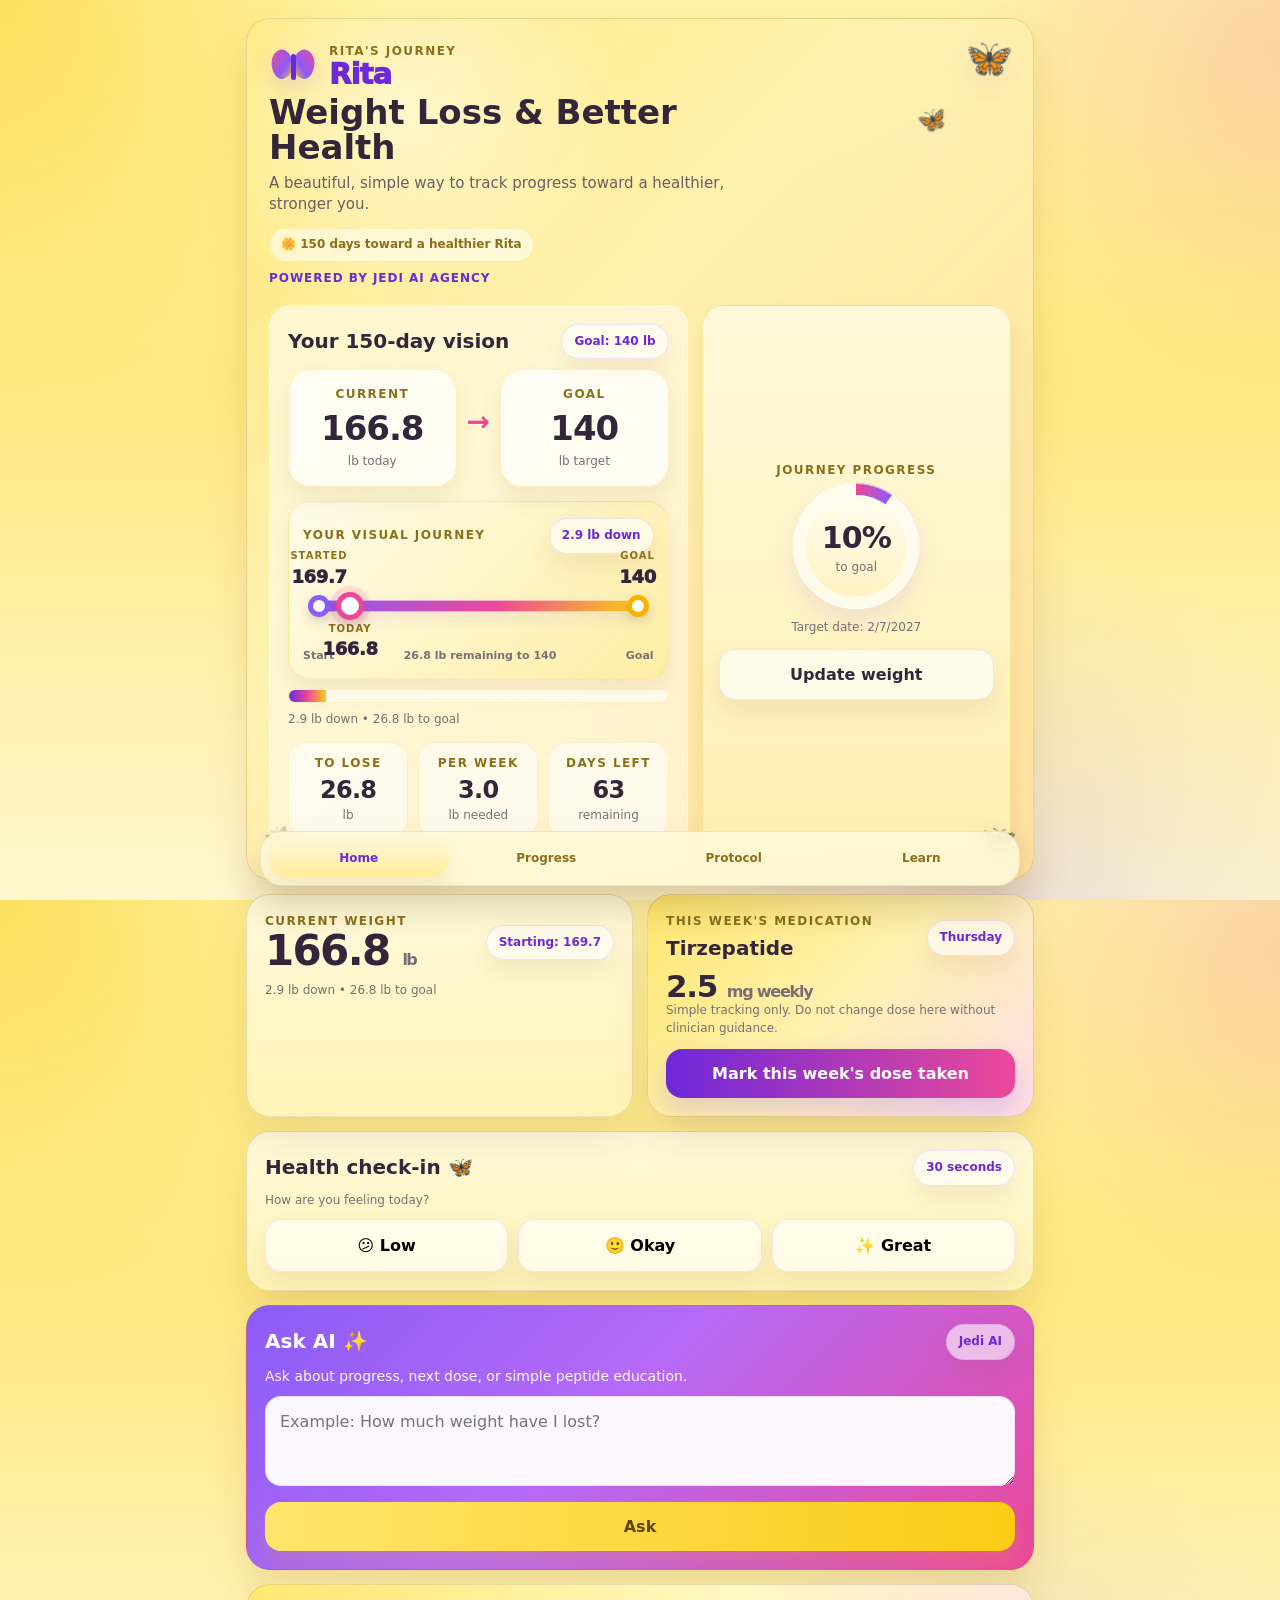
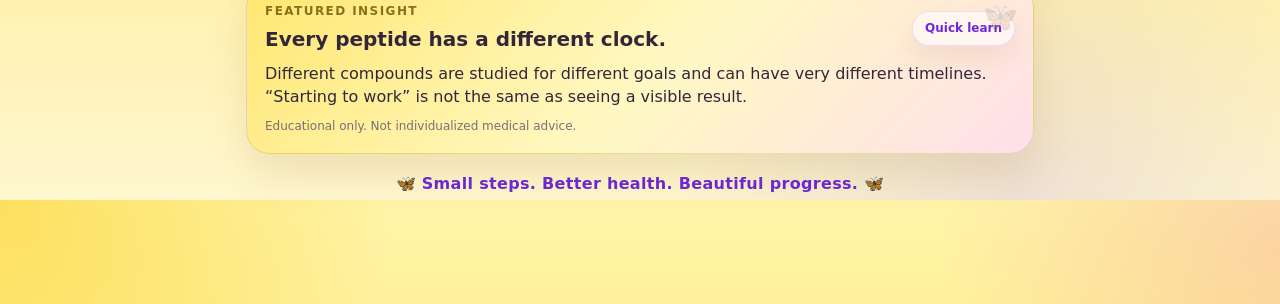
==== rita-health/index.html @ 4019d4c3 "Publish Rita health and weight tracker" ====
<!doctype html>
<html lang="en">
<head>
<meta charset="utf-8" />
<meta name="viewport" content="width=device-width,initial-scale=1,viewport-fit=cover" />
<title>Rita's Health & Weight Journey</title>
<meta name="theme-color" content="#f7cf3d" />
<style>
  :root{
    --bg1:#fff4a8;
    --bg2:#ffe980;
    --bg3:#fff7cf;
    --card:#fff4b7;
    --card2:#fff9dc;
    --ink:#33263a;
    --muted:#7b6e74;
    --purple:#8b5cf6;
    --purple-dark:#6d28d9;
    --pink:#ec4899;
    --pink-soft:#f9c3df;
    --yellow:#facc15;
    --yellow-deep:#f4b400;
    --yellow-soft:#fff0a6;
    --line:rgba(150,120,40,.20);
    --shadow:0 20px 40px rgba(118, 76, 18, .12);
    --shadow-soft:0 12px 24px rgba(118, 76, 18, .09);
    --radius:24px;
  }
  *{box-sizing:border-box}
  html,body{height:100%}
  body{
    margin:0;
    color:var(--ink);
    font:16px/1.45 ui-sans-serif,system-ui,-apple-system,BlinkMacSystemFont,"Segoe UI",sans-serif;
    background:
      radial-gradient(circle at 0% 0%, rgba(250,204,21,.50), transparent 25%),
      radial-gradient(circle at 100% 5%, rgba(236,72,153,.18), transparent 22%),
      radial-gradient(circle at 80% 100%, rgba(139,92,246,.14), transparent 26%),
      linear-gradient(180deg,var(--bg1) 0%, var(--bg2) 42%, var(--bg3) 100%);
  }
  .wrap{
    max-width:820px;
    margin:0 auto;
    padding:18px 16px 104px;
  }
  .screen{display:none}
  .screen.active{display:block}
  .card{
    background:linear-gradient(180deg, rgba(255,249,220,.98), rgba(255,244,183,.98));
    border:1px solid var(--line);
    border-radius:var(--radius);
    box-shadow:var(--shadow);
    padding:18px;
  }
  .section{margin-top:14px}
  .row{display:flex;align-items:center;justify-content:space-between;gap:10px}
  .grid{display:grid;grid-template-columns:1fr 1fr;gap:14px}
  .label{
    font-size:12px;
    letter-spacing:.12em;
    text-transform:uppercase;
    font-weight:800;
    color:#8b6f1a;
  }
  .pill{
    display:inline-flex; align-items:center; gap:6px;
    padding:8px 12px; border-radius:999px;
    font-size:12px; font-weight:800;
    background:rgba(255,255,255,.60);
    border:1px solid rgba(139,92,246,.16);
    color:#6d28d9;
    box-shadow:var(--shadow-soft);
  }
  .metric{
    font-size:42px;
    line-height:1;
    letter-spacing:-.04em;
    font-weight:900;
  }
  .metric small{font-size:16px;color:var(--muted);font-weight:800}
  .tiny{font-size:12px;color:var(--muted)}
  h1,h2,h3,p{margin:0}
  h2{font-size:20px}
  button{
    border:0; cursor:pointer; font:inherit; font-weight:800;
    border-radius:16px; padding:13px 16px;
    transition:transform .15s ease, box-shadow .15s ease, opacity .15s ease;
  }
  button:hover{transform:translateY(-1px)}
  .primary{
    background:linear-gradient(90deg,var(--purple-dark),var(--pink));
    color:#fff; box-shadow:0 14px 28px rgba(139,92,246,.24);
  }
  .secondary{
    background:rgba(255,255,255,.65);
    border:1px solid rgba(139,92,246,.14);
    color:var(--ink);
    box-shadow:var(--shadow-soft);
  }
  .yellow{
    background:linear-gradient(90deg,#ffe56c,#facc15);
    color:#5e4700;
    box-shadow:0 12px 22px rgba(244,180,0,.18);
  }
  .full{width:100%}
  .hero{
    position:relative;
    overflow:hidden;
    padding:24px 22px 22px;
    background:
      radial-gradient(circle at 20% 10%, rgba(255,255,255,.55), transparent 22%),
      linear-gradient(135deg, rgba(255,232,120,.96), rgba(255,241,177,.94) 40%, rgba(255,223,156,.92) 100%);
  }

  .logo-lockup{display:flex;align-items:center;gap:12px;position:relative;z-index:2}
  .logo-name{font-size:29px;line-height:1;font-weight:950;letter-spacing:-.03em;color:var(--purple-dark)}
  .butterfly-mark{width:48px;height:40px;position:relative;filter:drop-shadow(0 7px 10px rgba(139,92,246,.18))}
  .butterfly-mark .wing{position:absolute;top:4px;width:22px;height:28px;background:linear-gradient(145deg,#ec4899,#8b5cf6 62%,#facc15);border-radius:70% 40% 65% 35%}
  .butterfly-mark .left{left:2px;transform:rotate(-24deg)}
  .butterfly-mark .right{right:2px;transform:scaleX(-1) rotate(-24deg)}
  .butterfly-mark .body{position:absolute;left:22px;top:8px;width:5px;height:26px;border-radius:99px;background:#6d28d9;z-index:2}
  .journey-path-card{
    margin-top:14px;border-radius:22px;padding:16px 14px 14px;
    background:linear-gradient(135deg,rgba(255,255,255,.52),rgba(255,230,109,.44));
    border:1px solid rgba(244,180,0,.17);box-shadow:var(--shadow-soft);
  }
  .journey-path-wrap{position:relative;padding:42px 16px 34px;margin-top:4px}
  .journey-track{
    position:relative;height:12px;border-radius:999px;
    background:linear-gradient(90deg,#8b5cf6 0%,#ec4899 55%,#facc15 100%);
    box-shadow:inset 0 0 0 1px rgba(255,255,255,.55),0 6px 14px rgba(139,92,246,.12);
  }
  .journey-marker{
    position:absolute;top:50%;transform:translate(-50%,-50%);
    width:22px;height:22px;border-radius:50%;
    background:#fff;border:5px solid var(--purple);
    box-shadow:0 4px 12px rgba(51,38,58,.18);z-index:2;
  }
  .journey-marker.current{
    border-color:var(--pink);width:28px;height:28px;
    box-shadow:0 0 0 6px rgba(236,72,153,.14),0 6px 14px rgba(51,38,58,.18);
  }
  .journey-marker.goal{border-color:var(--yellow-deep)}
  .journey-label{
    position:absolute;transform:translateX(-50%);text-align:center;min-width:92px;
  }
  .journey-label.top{bottom:22px}
  .journey-label.bottom{top:22px}
  .journey-label .name{
    display:block;font-size:10px;font-weight:900;letter-spacing:.10em;
    text-transform:uppercase;color:#8b6f1a;
  }
  .journey-label .value{
    display:block;font-size:18px;font-weight:950;color:var(--ink);letter-spacing:-.02em;
  }
  .journey-caption{
    display:flex;justify-content:space-between;gap:10px;align-items:center;
    margin-top:2px;font-size:11px;color:var(--muted);font-weight:700;
  }
  .banner-kicker{
    display:inline-flex;align-items:center;gap:7px;margin-top:12px;
    padding:7px 11px;border-radius:999px;background:rgba(255,255,255,.50);
    border:1px solid rgba(244,180,0,.18);font-size:12px;font-weight:900;color:#8b6f1a
  }
  .hero h1{
    margin-top:6px;
    font-size:34px;
    line-height:1.02;
    max-width:520px;
  }
  .hero .sub{
    margin-top:8px;
    max-width:520px;
    color:#6d5b63;
    font-size:15px;
  }
  .brand{margin-top:8px;color:var(--purple-dark);font-size:12px;font-weight:900;letter-spacing:.08em;text-transform:uppercase}
  .hero .butterfly{
    position:absolute;
    opacity:.9;
    filter:drop-shadow(0 8px 14px rgba(139,92,246,.12));
    pointer-events:none;
  }
  .b1{top:12px; right:22px; font-size:38px; transform:rotate(12deg)}
  .b2{top:84px; right:86px; font-size:24px; transform:rotate(-10deg)}
  .b3{bottom:18px; right:18px; font-size:28px; transform:rotate(15deg)}
  .b4{bottom:28px; left:18px; font-size:20px; transform:rotate(-18deg); opacity:.68}
  .journey-visual{
    margin-top:18px;
    display:grid;
    grid-template-columns:1.15fr .85fr;
    gap:14px;
    align-items:stretch;
  }
  .transform-card{
    background:linear-gradient(135deg, rgba(255,249,220,.82), rgba(255,255,255,.42));
    border:1px solid rgba(255,255,255,.45);
    border-radius:22px;
    padding:18px;
    position:relative;
    overflow:hidden;
  }
  .transform-line{
    display:grid;
    grid-template-columns:1fr auto 1fr;
    gap:10px;
    align-items:end;
    margin-top:10px;
  }
  .weight-bubble{
    background:rgba(255,255,255,.72);
    border:1px solid rgba(244,180,0,.20);
    border-radius:22px;
    padding:16px 14px;
    box-shadow:var(--shadow-soft);
    text-align:center;
  }
  .weight-bubble .num{font-size:34px;font-weight:900;letter-spacing:-.03em}
  .arrow{
    align-self:center;
    font-size:28px;
    color:var(--pink);
    font-weight:900;
    padding-bottom:12px;
  }
  .circle-card{
    border-radius:22px;
    background:linear-gradient(180deg,#fff9db,#fff0b2);
    border:1px solid rgba(244,180,0,.24);
    padding:16px;
    box-shadow:var(--shadow-soft);
    display:flex; flex-direction:column; justify-content:center;
  }
  .circle{
    width:126px;height:126px;border-radius:50%;
    margin:4px auto 10px;
    display:grid;place-items:center;
    background:
      conic-gradient(var(--pink) 0deg, var(--purple) var(--deg, 0deg), rgba(255,255,255,.65) var(--deg,0deg));
    position:relative;
    box-shadow:inset 0 0 0 1px rgba(255,255,255,.65), 0 12px 24px rgba(139,92,246,.12);
  }
  .circle:before{
    content:"";
    position:absolute; inset:12px;
    border-radius:50%;
    background:linear-gradient(180deg,#fffdf0,#fff2c2);
    box-shadow:inset 0 1px 0 rgba(255,255,255,.85);
  }
  .circle .inner{
    position:relative; z-index:2; text-align:center;
  }
  .circle .inner .pct{font-size:30px; font-weight:900; letter-spacing:-.03em}
  .progress-bar{
    height:14px; border-radius:999px; overflow:hidden;
    background:rgba(255,255,255,.58);
    border:1px solid rgba(244,180,0,.18);
    margin-top:10px;
  }
  .progress-bar > span{
    display:block; height:100%;
    background:linear-gradient(90deg,var(--purple-dark),var(--pink),var(--yellow));
    width:0%;
  }
  .mini-grid{display:grid;grid-template-columns:repeat(3,1fr);gap:10px;margin-top:14px}
  .mini-stat{
    background:rgba(255,255,255,.58);
    border:1px solid rgba(244,180,0,.17);
    border-radius:18px; padding:12px 10px;
    text-align:center;
  }
  .mini-stat .big{font-size:24px;font-weight:900;letter-spacing:-.03em}
  .checkin-options{display:grid;grid-template-columns:repeat(3,1fr);gap:10px}
  .checkin-btn{
    padding:14px 8px; background:rgba(255,255,255,.62);
    border:1px solid rgba(139,92,246,.14);
    box-shadow:var(--shadow-soft);
  }
  .checkin-btn.active{
    background:linear-gradient(180deg,#fff1bc,#fff8dc);
    outline:3px solid rgba(236,72,153,.16);
    border-color:rgba(236,72,153,.26);
  }
  .ask{
    background:linear-gradient(135deg,#8b5cf6 0%, #b56af7 44%, #ec4899 100%);
    color:#fff;
  }
  .ask textarea, .card input{
    width:100%;
    background:rgba(255,255,255,.95);
    color:var(--ink);
    border:1px solid rgba(139,92,246,.14);
    border-radius:16px;
    padding:13px 14px;
    font:inherit;
  }
  .ask textarea{min-height:90px; resize:vertical}
  .answer{
    display:none;
    margin-top:10px;
    white-space:pre-wrap;
    background:rgba(255,255,255,.14);
    border:1px solid rgba(255,255,255,.24);
    border-radius:16px;
    padding:12px;
    font-size:14px;
  }
  .insight{
    background:linear-gradient(135deg,rgba(255,230,109,.95),rgba(255,248,194,.98) 52%, rgba(255,222,238,.92) 100%);
    position:relative;
    overflow:hidden;
  }
  .insight:after{
    content:"🦋";
    position:absolute; right:16px; top:12px;
    font-size:28px; opacity:.18; transform:rotate(14deg);
  }

  .momentum-hero{
    position:relative;overflow:hidden;
    background:
      radial-gradient(circle at 94% 8%,rgba(236,72,153,.18),transparent 24%),
      radial-gradient(circle at 8% 95%,rgba(139,92,246,.12),transparent 28%),
      linear-gradient(135deg,#fff5b8 0%,#ffe46c 46%,#ffd6e9 100%);
  }
  .momentum-hero:after{
    content:"🦋";position:absolute;right:18px;top:16px;
    font-size:36px;opacity:.20;transform:rotate(12deg);
  }
  .momentum-kicker{display:flex;align-items:center;gap:8px;flex-wrap:wrap}
  .momentum-number{
    font-size:62px;line-height:.92;font-weight:950;letter-spacing:-.06em;
    color:var(--purple-dark);margin-top:14px;
  }
  .momentum-number small{font-size:18px;color:#735f6b;letter-spacing:0}
  .momentum-copy{font-size:15px;color:#655862;margin-top:8px;max-width:540px}
  .momentum-stats{display:grid;grid-template-columns:repeat(3,1fr);gap:10px;margin-top:16px}
  .momentum-stat{
    background:rgba(255,255,255,.66);border:1px solid rgba(255,255,255,.80);
    border-radius:18px;padding:12px;text-align:center;box-shadow:var(--shadow-soft);
  }
  .momentum-stat .v{font-size:24px;font-weight:950;letter-spacing:-.03em;color:var(--ink)}
  .momentum-stat .k{font-size:10px;font-weight:900;letter-spacing:.08em;text-transform:uppercase;color:#8a747d;margin-top:2px}
  .trend-card{
    background:linear-gradient(180deg,#fffbe8 0%,#fff0ad 100%);
    border-color:rgba(244,180,0,.22);
  }
  .trend-head{display:flex;justify-content:space-between;align-items:flex-start;gap:12px}
  .trend-delta{
    display:inline-flex;align-items:center;gap:6px;
    padding:8px 11px;border-radius:999px;background:#fff;
    border:1px solid rgba(236,72,153,.16);color:var(--pink);
    font-size:12px;font-weight:950;box-shadow:var(--shadow-soft);
  }
  .trend-chart-wrap{
    margin-top:14px;border-radius:22px;padding:10px 8px 4px;
    background:linear-gradient(180deg,rgba(255,255,255,.72),rgba(255,255,255,.34));
    border:1px solid rgba(244,180,0,.16);
  }
  .trend-note{
    display:flex;gap:8px;align-items:flex-start;margin-top:10px;
    font-size:11px;line-height:1.45;color:#786a72;
  }
  .goal-path-card{
    background:linear-gradient(135deg,#fff9d7,#fff0b3 65%,#f9d9ea);
  }
  .goal-path-rail{
    position:relative;height:16px;border-radius:999px;margin:20px 4px 12px;
    background:rgba(255,255,255,.70);border:1px solid rgba(244,180,0,.22);overflow:hidden;
  }
  .goal-path-fill{
    position:absolute;left:0;top:0;bottom:0;width:0%;
    background:linear-gradient(90deg,var(--purple-dark),var(--pink),var(--yellow));
    border-radius:999px;
  }
  .goal-path-dot{
    position:absolute;top:50%;transform:translate(-50%,-50%);
    width:24px;height:24px;border-radius:50%;background:#fff;
    border:5px solid var(--pink);box-shadow:0 5px 14px rgba(51,38,58,.18);
  }
  .goal-path-labels{display:flex;justify-content:space-between;gap:8px;font-size:11px;color:var(--muted);font-weight:800}
  .checkin-list{display:grid;gap:10px;margin-top:12px}
  .checkin-row{
    display:grid;grid-template-columns:auto 1fr auto;gap:10px;align-items:center;
    padding:12px;border-radius:16px;background:rgba(255,255,255,.62);
    border:1px solid rgba(139,92,246,.10);
  }
  .checkin-dot{width:13px;height:13px;border-radius:50%;background:var(--purple);box-shadow:0 0 0 5px rgba(139,92,246,.10)}
  .checkin-row.latest .checkin-dot{background:var(--pink);box-shadow:0 0 0 6px rgba(236,72,153,.12)}
  .checkin-date{font-size:12px;font-weight:900;color:var(--ink)}
  .checkin-sub{font-size:10px;color:var(--muted);margin-top:2px}
  .checkin-weight{font-size:19px;font-weight:950;letter-spacing:-.02em}
  .section-title-wrap{display:flex;align-items:center;gap:9px}
  .section-butterfly{font-size:20px;opacity:.72}
  @media (max-width:520px){
    .momentum-stats{grid-template-columns:1fr 1fr 1fr}
    .momentum-number{font-size:54px}
  }
  .history{display:grid;gap:8px}
  .entry{
    display:flex; justify-content:space-between; align-items:center; gap:10px;
    padding-top:10px; border-top:1px solid rgba(150,120,40,.14); font-size:14px;
  }
  nav{
    position:fixed; left:50%; bottom:14px; transform:translateX(-50%);
    width:min(760px, calc(100% - 24px));
    display:grid; grid-template-columns:repeat(4,1fr); gap:8px;
    padding:8px;
    background:rgba(255,250,217,.88);
    border:1px solid rgba(150,120,40,.14);
    border-radius:22px;
    box-shadow:0 18px 36px rgba(92,65,17,.14);
    backdrop-filter:blur(12px);
    z-index:100;
  }
  nav button{
    background:transparent; padding:10px 6px; border-radius:16px; color:#8b6f1a;
    font-size:12px; font-weight:900;
  }
  nav button.active{
    background:linear-gradient(180deg,#fff7d4,#ffed9d);
    color:var(--purple-dark);
    box-shadow:var(--shadow-soft);
  }
  .footer-note{
    text-align:center;
    margin:18px 0 4px;
    color:var(--purple-dark);
    font-weight:900;
    letter-spacing:.02em;
  }
  svg{width:100%;height:150px;overflow:visible;display:block}
  @media (max-width:640px){
    .grid,.journey-visual{grid-template-columns:1fr}
    .mini-grid{grid-template-columns:1fr 1fr 1fr}
    .hero h1{font-size:30px}
    .metric{font-size:38px}
  }
  @media (max-width:420px){
    .mini-grid{grid-template-columns:1fr}
    .checkin-options{grid-template-columns:1fr}
    .transform-line{grid-template-columns:1fr; gap:8px}
    .arrow{display:none}
  }
</style>
</head>
<body>
<div class="wrap">

  <section id="home" class="screen active">
    <div class="card hero">
      <div class="butterfly b1">🦋</div>
      <div class="butterfly b2">🦋</div>
      <div class="butterfly b3">🦋</div>
      <div class="butterfly b4">🦋</div>

      <div class="logo-lockup">
        <div class="butterfly-mark" aria-hidden="true">
          <span class="wing left"></span><span class="body"></span><span class="wing right"></span>
        </div>
        <div>
          <div class="label">Rita's Journey</div>
          <div class="logo-name">Rita</div>
        </div>
      </div>
      <h1>Weight Loss & Better Health</h1>
      <div class="sub">A beautiful, simple way to track progress toward a healthier, stronger you.</div>
      <div class="banner-kicker">🌼 150 days toward a healthier Rita</div>
      <div class="brand">Powered by Jedi AI Agency</div>

      <div class="journey-visual">
        <div class="transform-card">
          <div class="row">
            <h2>Your 150-day vision</h2>
            <span class="pill">Goal: 140 lb</span>
          </div>
          <div class="transform-line">
            <div class="weight-bubble">
              <div class="label">Current</div>
              <div class="num" id="heroCurrent">166.8</div>
              <div class="tiny">lb today</div>
            </div>
            <div class="arrow">→</div>
            <div class="weight-bubble">
              <div class="label">Goal</div>
              <div class="num">140</div>
              <div class="tiny">lb target</div>
            </div>
          </div>


          <div class="journey-path-card">
            <div class="row">
              <div class="label">Your visual journey</div>
              <span class="pill" id="journeyLostPill">2.9 lb down</span>
            </div>
            <div class="journey-path-wrap">
              <div class="journey-track">
                <div class="journey-marker" style="left:0%"></div>
                <div class="journey-marker current" id="currentMarker" style="left:9.8%"></div>
                <div class="journey-marker goal" style="left:100%"></div>

                <div class="journey-label top" style="left:0%">
                  <span class="name">Started</span>
                  <span class="value">169.7</span>
                </div>
                <div class="journey-label bottom" id="currentLabel" style="left:9.8%">
                  <span class="name">Today</span>
                  <span class="value" id="journeyCurrentValue">166.8</span>
                </div>
                <div class="journey-label top" style="left:100%">
                  <span class="name">Goal</span>
                  <span class="value">140</span>
                </div>
              </div>
            </div>
            <div class="journey-caption">
              <span>Start</span>
              <span id="journeyCaption">26.8 lb remaining to 140</span>
              <span>Goal</span>
            </div>
          </div>
          <div class="progress-bar"><span id="goalBar"></span></div>
          <div class="tiny" id="goalText" style="margin-top:8px">2.9 lb down • 26.8 lb to goal</div>

          <div class="mini-grid">
            <div class="mini-stat">
              <div class="label">To Lose</div>
              <div class="big" id="lbsToGoal">26.8</div>
              <div class="tiny">lb</div>
            </div>
            <div class="mini-stat">
              <div class="label">Per Week</div>
              <div class="big" id="weeklyNeeded">1.7</div>
              <div class="tiny">lb needed</div>
            </div>
            <div class="mini-stat">
              <div class="label">Days Left</div>
              <div class="big" id="daysRemaining">120</div>
              <div class="tiny">remaining</div>
            </div>
          </div>
        </div>

        <div class="circle-card">
          <div class="label" style="text-align:center">Journey progress</div>
          <div class="circle" id="goalCircle" style="--deg:0deg">
            <div class="inner">
              <div class="pct" id="goalPct">0%</div>
              <div class="tiny">to goal</div>
            </div>
          </div>
          <div class="tiny" id="targetDateText" style="text-align:center">Target date: --</div>
          <button class="secondary full" style="margin-top:12px" onclick="showScreen('progress',this)">Update weight</button>
        </div>
      </div>
    </div>

    <div class="grid section">
      <div class="card">
        <div class="row">
          <div>
            <div class="label">Current weight</div>
            <div class="metric"><span id="currentWeight">166.8</span> <small>lb</small></div>
          </div>
          <span class="pill">Starting: 169.7</span>
        </div>
        <div class="tiny" id="goalSummary" style="margin-top:10px">Your journey starts here.</div>
      </div>

      <div class="card" style="background:linear-gradient(135deg, rgba(255,230,109,.98), rgba(255,241,177,.98), rgba(255,220,235,.96))">
        <div class="row">
          <div>
            <div class="label">This week's medication</div>
            <h2 style="margin-top:4px">Tirzepatide</h2>
          </div>
          <span class="pill">Thursday</span>
        </div>
        <div class="metric" style="font-size:31px;margin-top:8px">2.5 <small>mg weekly</small></div>
        <div class="tiny">Simple tracking only. Do not change dose here without clinician guidance.</div>
        <button id="takenBtn" class="primary full" style="margin-top:12px" onclick="markDose()">Mark this week's dose taken</button>
      </div>
    </div>

    <div class="card section">
      <div class="row">
        <h2>Health check-in 🦋</h2>
        <span class="pill">30 seconds</span>
      </div>
      <div class="tiny" style="margin:6px 0 10px">How are you feeling today?</div>
      <div class="checkin-options">
        <button class="checkin-btn" data-val="1" onclick="pickHealth(this)">😕 Low</button>
        <button class="checkin-btn" data-val="3" onclick="pickHealth(this)">🙂 Okay</button>
        <button class="checkin-btn" data-val="5" onclick="pickHealth(this)">✨ Great</button>
      </div>
    </div>

    <div class="card ask section">
      <div class="row">
        <h2>Ask AI ✨</h2>
        <span class="pill">Jedi AI</span>
      </div>
      <div style="margin:6px 0 10px;font-size:14px;opacity:.94">Ask about progress, next dose, or simple peptide education.</div>
      <textarea id="question" placeholder="Example: How much weight have I lost?"></textarea>
      <button class="yellow full" style="margin-top:10px" onclick="askAI()">Ask</button>
      <div id="answer" class="answer"></div>
    </div>

    <div class="card insight section">
      <div class="row">
        <div>
          <div class="label">Featured insight</div>
          <h2 id="insightTitle" style="margin-top:4px">Every peptide has a different clock.</h2>
        </div>
        <span class="pill">Quick learn</span>
      </div>
      <p id="insightBody" style="margin-top:8px">Different compounds are studied for different goals and can have very different timelines. “Starting to work” is not the same as seeing a visible result.</p>
      <div class="tiny" style="margin-top:10px">Educational only. Not individualized medical advice.</div>
    </div>

    <div class="footer-note">🦋 Small steps. Better health. Beautiful progress. 🦋</div>
  </section>

  <section id="progress" class="screen">
    <div class="card momentum-hero">
      <div class="momentum-kicker">
        <span class="pill">Week 1 momentum</span>
        <span class="pill">Sep 10 → Sep 17</span>
      </div>
      <div class="momentum-number">↓ <span id="weekLossBig">2.9</span> <small>lb</small></div>
      <div class="momentum-copy" id="momentumCopy">A strong first-week move from 169.7 lb to 166.8 lb.</div>
      <div class="momentum-stats">
        <div class="momentum-stat">
          <div class="v" id="weekStartWeight">169.7</div>
          <div class="k">Started</div>
        </div>
        <div class="momentum-stat">
          <div class="v" id="weekCurrentWeight">166.8</div>
          <div class="k">This Week</div>
        </div>
        <div class="momentum-stat">
          <div class="v" id="goalPercentStat">9.8%</div>
          <div class="k">Goal Complete</div>
        </div>
      </div>
    </div>

    <div class="card trend-card section">
      <div class="trend-head">
        <div>
          <div class="section-title-wrap"><span class="section-butterfly">🦋</span><h2>Weekly Progress</h2></div>
          <div class="tiny" style="margin-top:4px">Make the progress visible — not microscopic.</div>
        </div>
        <div class="trend-delta" id="trendDelta">↓ 2.9 lb this week</div>
      </div>
      <div class="trend-chart-wrap">
        <svg id="chart" viewBox="0 0 700 250" aria-label="Rita's weekly weight progress chart"></svg>
      </div>
      <div class="trend-note">
        <span>💛</span>
        <span>Early scale changes can include water weight. The important signal is the trend over multiple weekly check-ins.</span>
      </div>
    </div>

    <div class="card goal-path-card section">
      <div class="row">
        <div>
          <div class="label">150-day journey</div>
          <h2 style="margin-top:4px">169.7 → 140 lb</h2>
        </div>
        <span class="pill" id="goalJourneyPill">2.9 lb down</span>
      </div>
      <div class="goal-path-rail">
        <div class="goal-path-fill" id="goalPathFill"></div>
        <div class="goal-path-dot" id="goalPathDot" style="left:9.8%"></div>
      </div>
      <div class="goal-path-labels">
        <span>Start 169.7</span>
        <span id="goalPathToday">Today 166.8</span>
        <span>Goal 140</span>
      </div>
      <div class="tiny" id="pathSummary" style="margin-top:12px;font-weight:800;color:var(--purple-dark)">Goal: 140 lb in 150 days.</div>
    </div>

    <div class="card section">
      <div class="row">
        <div class="section-title-wrap"><span class="section-butterfly">🦋</span><h2>Weekly Check-ins</h2></div>
        <span class="pill">Thursday</span>
      </div>
      <div id="weightHistory" class="checkin-list"></div>

      <div class="grid" style="margin-top:16px">
        <div>
          <div class="label">Next weight</div>
          <input id="weightInput" type="number" step="0.1" value="166.8" />
        </div>
        <div>
          <div class="label">Goal weight</div>
          <input id="goalInput" type="number" step="0.1" value="140" />
        </div>
      </div>
      <button class="primary full" style="margin-top:12px" onclick="saveWeight()">Save next check-in</button>
    </div>
  </section>

  <section id="protocol" class="screen">
    <div class="card" style="background:linear-gradient(135deg, rgba(255,230,109,.98), rgba(255,241,177,.98), rgba(255,220,235,.96))">
      <div class="label">Current protocol</div>
      <h2 style="margin-top:6px">Tirzepatide</h2>
      <div class="row" style="margin-top:10px">
        <div class="metric" style="font-size:32px">2.5 <small>mg</small></div>
        <span class="pill">Thursday</span>
      </div>
      <div class="tiny" style="margin-top:8px">Additional medications or peptides can be added later if needed.</div>
    </div>

    <div class="card section">
      <h2>Dose history</h2>
      <div id="doseHistory" class="history" style="margin-top:10px"></div>
    </div>
  </section>

  <section id="learn" class="screen">
    <div class="card insight">
      <div class="label">Simple learning</div>
      <h2 style="margin-top:6px">Quick education. No clutter.</h2>
      <p style="margin-top:8px">The deeper knowledge base lives behind Ask AI. This page only surfaces a few easy starting points.</p>
    </div>

    <div class="card section">
      <div class="row">
        <h2>Quick topics</h2>
        <span class="pill">Tap to ask AI</span>
      </div>
      <button class="secondary full" style="margin-top:12px" onclick="quickTopic('tirzepatide')">What is tirzepatide?</button>
      <button class="secondary full" style="margin-top:8px" onclick="quickTopic('mots-c')">What is MOTS-C?</button>
      <button class="secondary full" style="margin-top:8px" onclick="quickTopic('bpc-157')">What is BPC-157?</button>
      <button class="secondary full" style="margin-top:8px" onclick="quickTopic('health')">What matters most for healthy weight loss?</button>
    </div>
  </section>

  <nav>
    <button class="active" onclick="showScreen('home',this)">Home</button>
    <button onclick="showScreen('progress',this)">Progress</button>
    <button onclick="showScreen('protocol',this)">Protocol</button>
    <button onclick="showScreen('learn',this)">Learn</button>
  </nav>

</div>

<script>
const SKEY='rita-health-v3';
const defaultState = {
  startWeight:169.7,
  currentWeight:166.8,
  goalWeight:140,
  targetDays:150,
  targetStart:'2026-09-10',
  weights:[
    {date:'2026-09-10', weight:169.7},
    {date:'2026-09-17', weight:166.8}
  ],
  doses:[],
  health:[]
};
const stored = JSON.parse(localStorage.getItem(SKEY)||'null');
const state = stored && typeof stored === 'object' ? {...defaultState, ...stored} : defaultState;

function save(){ localStorage.setItem(SKEY, JSON.stringify(state)); render(); }

function showScreen(id, btn){
  document.querySelectorAll('.screen').forEach(s=>s.classList.remove('active'));
  document.getElementById(id).classList.add('active');
  document.querySelectorAll('nav button').forEach(b=>b.classList.remove('active'));
  if(btn) btn.classList.add('active');
  window.scrollTo({top:0, behavior:'smooth'});
}

function saveWeight(){
  const w = parseFloat(document.getElementById('weightInput').value);
  const g = parseFloat(document.getElementById('goalInput').value);
  if(!isNaN(w)){
    state.currentWeight = w;
    const d = new Date().toISOString().slice(0,10);
    const existing = state.weights.findIndex(x => x.date === d);
    if(existing >= 0) state.weights[existing] = {date:d, weight:w};
    else state.weights.push({date:d, weight:w});
    state.weights.sort((a,b)=>a.date.localeCompare(b.date));
  }
  if(!isNaN(g)){ state.goalWeight = g; }
  save();
  showScreen('progress', document.querySelectorAll('nav button')[1]);
}

function markDose(){
  const today = new Date().toISOString().slice(0,10);
  state.doses.push({date:today, name:'Tirzepatide', dose:'2.5 mg'});
  save();
}

function pickHealth(btn){
  document.querySelectorAll('.checkin-btn').forEach(b=>b.classList.remove('active'));
  btn.classList.add('active');
  state.health.push({date:new Date().toISOString(), score:+btn.dataset.val});
  save();
}

const kb = {
  'tirzepatide': `Tirzepatide is a prescription medicine that activates GIP and GLP-1 receptors. Approved products are used for type 2 diabetes and chronic weight management in eligible patients. Rita's tracker currently records 2.5 mg once weekly on Thursday. This app does not recommend dose changes.`,
  'mots-c': `MOTS-C is a mitochondria-derived peptide being studied for metabolic signaling and cellular stress responses. Human evidence is still limited, so it should be treated as an experimental research topic rather than an established treatment.`,
  'bpc-157': `BPC-157 is an experimental peptide studied mainly in preclinical models for tissue-repair and gastrointestinal pathways. Human clinical evidence is limited and it is not FDA-approved for human use.`,
  'health': `Healthy weight loss is not just the scale. The biggest drivers usually include consistency, protein intake, hydration, sleep, movement, and protecting muscle while body weight comes down.`,
  'ss-31': `SS-31 is a mitochondria-targeting peptide studied for effects on cellular energetics. It is still best treated as an educational research topic unless used under qualified medical guidance.`,
  'ghk-cu': `GHK-Cu is a naturally occurring copper-binding peptide studied in areas such as skin biology, collagen-related pathways and tissue remodeling. Evidence depends heavily on route and use case.`
};

function askAI(){
  const q = (document.getElementById('question').value || '').toLowerCase().trim();
  let a = '';
  if(/how much.*lost|weight.*lost/.test(q)){
    const lost = (state.startWeight - state.currentWeight).toFixed(1);
    a = `You have logged ${lost} lb of weight change from your starting weight of ${state.startWeight.toFixed(1)} lb. Your current logged weight is ${state.currentWeight.toFixed(1)} lb.`;
  } else if(/next.*shot|next.*dose|when.*tirz|when.*injection|thursday/.test(q)){
    a = `Your tracked tirzepatide schedule is Thursday, 2.5 mg once weekly.`;
  } else if(/what.*taking|protocol|medication/.test(q)){
    a = `Your current tracked protocol is tirzepatide 2.5 mg once weekly on Thursday.`;
  } else {
    const hit = Object.keys(kb).find(k => q.includes(k));
    a = hit ? kb[hit] : `I can help with Rita's logged weight progress, the Thursday tirzepatide schedule, and simple educational questions about common peptide topics. For side effects, symptoms, or treatment decisions, use a licensed clinician.`;
  }
  const el = document.getElementById('answer');
  el.textContent = a;
  el.style.display = 'block';
}

function quickTopic(topic){
  showScreen('home', document.querySelectorAll('nav button')[0]);
  document.getElementById('question').value = 'What is ' + topic + '?';
  askAI();
}

function drawChart(){
  const svg = document.getElementById('chart');
  const pts = state.weights.slice(-8);
  if(!svg || !pts.length){ if(svg) svg.innerHTML=''; return; }

  const vals = pts.map(x=>x.weight);
  const minV = Math.min(...vals);
  const maxV = Math.max(...vals);
  const rawRange = Math.max(.8, maxV - minV);
  const pad = Math.max(.7, rawRange * .28);
  const min = minV - pad;
  const max = maxV + pad;

  const left = 76, right = 654, top = 30, bottom = 196;
  const x = i => pts.length === 1 ? (left+right)/2 : left + ((right-left) * i/(pts.length-1));
  const y = v => bottom - ((bottom-top) * ((v-min)/(max-min||1)));

  const d = pts.map((p,i)=>(i?'L':'M')+x(i)+' '+y(p.weight)).join(' ');
  const area = pts.length > 1 ? `${d} L ${x(pts.length-1)} ${bottom} L ${x(0)} ${bottom} Z` : '';

  const first = pts[0], last = pts[pts.length-1];
  const diff = first.weight - last.weight;

  const yTicks = 4;
  let grid = '';
  for(let i=0;i<=yTicks;i++){
    const val = max - ((max-min)*i/yTicks);
    const yy = top + ((bottom-top)*i/yTicks);
    grid += `<line x1="${left}" y1="${yy}" x2="${right}" y2="${yy}" stroke="#e9dca0" stroke-width="1" opacity=".65"/>`;
    grid += `<text x="${left-10}" y="${yy+4}" text-anchor="end" font-size="11" font-weight="800" fill="#8a747d">${val.toFixed(1)}</text>`;
  }

  const pointMarkup = pts.map((p,i)=>{
    const isLast = i===pts.length-1;
    const cx=x(i), cy=y(p.weight);
    const dt = new Date(p.date+'T12:00:00');
    const dateLabel = dt.toLocaleDateString(undefined,{month:'short',day:'numeric'});
    return `
      <circle cx="${cx}" cy="${cy}" r="${isLast?11:9}" fill="#fff" stroke="${isLast?'#ec4899':'#8b5cf6'}" stroke-width="${isLast?6:5}"/>
      ${isLast?`<circle cx="${cx}" cy="${cy}" r="18" fill="none" stroke="#ec4899" stroke-width="2" opacity=".16"/>`:''}
      <text x="${cx}" y="${cy-20}" text-anchor="middle" font-size="15" font-weight="950" fill="#33263a">${p.weight.toFixed(1)}</text>
      <text x="${cx}" y="${bottom+28}" text-anchor="middle" font-size="11" font-weight="900" fill="#7b6e74">${dateLabel}</text>
    `;
  }).join('');

  const midX = pts.length>1 ? (x(0)+x(pts.length-1))/2 : x(0);
  const midY = pts.length>1 ? Math.min(y(first.weight), y(last.weight)) - 34 : top;

  svg.innerHTML = `
    <defs>
      <linearGradient id="trendLine" x1="0" x2="1">
        <stop offset="0%" stop-color="#8b5cf6"/>
        <stop offset="55%" stop-color="#ec4899"/>
        <stop offset="100%" stop-color="#f4b400"/>
      </linearGradient>
      <linearGradient id="trendArea" x1="0" y1="0" x2="0" y2="1">
        <stop offset="0%" stop-color="#ec4899" stop-opacity=".20"/>
        <stop offset="100%" stop-color="#facc15" stop-opacity=".03"/>
      </linearGradient>
    </defs>
    ${grid}
    ${area ? `<path d="${area}" fill="url(#trendArea)"/>` : ''}
    <path d="${d}" fill="none" stroke="url(#trendLine)" stroke-width="8" stroke-linecap="round" stroke-linejoin="round"/>
    ${pointMarkup}
    ${pts.length>1 ? `
      <g transform="translate(${midX},${midY})">
        <rect x="-64" y="-18" width="128" height="34" rx="17" fill="#fff" stroke="#f3c1dc"/>
        <text x="0" y="5" text-anchor="middle" font-size="13" font-weight="950" fill="#ec4899">↓ ${diff.toFixed(1)} lb in 1 week</text>
      </g>` : ''}
  `;
}

function render(){
  const current = state.currentWeight;
  const start = state.startWeight;
  const goal = state.goalWeight;
  const totalNeeded = Math.max(0, start - goal);
  const lost = start - current;
  const remain = Math.max(0, current - goal);
  const progressPct = totalNeeded > 0 ? Math.max(0, Math.min(100, (lost / totalNeeded) * 100)) : 0;

  const startDate = new Date(state.targetStart || new Date().toISOString().slice(0,10));
  const endDate = new Date(startDate);
  endDate.setDate(endDate.getDate() + (state.targetDays || 150));
  const today = new Date();
  const msPerDay = 1000 * 60 * 60 * 24;
  const elapsed = Math.max(0, Math.floor((today - startDate)/msPerDay));
  const targetDays = state.targetDays || 150;
  const remainingDays = Math.max(0, targetDays - elapsed);
  const weeklyNeeded = remainingDays > 0 ? remain / (remainingDays/7) : 0;

  document.getElementById('currentWeight').textContent = current.toFixed(1);
  document.getElementById('heroCurrent').textContent = current.toFixed(1);
  document.getElementById('goalSummary').textContent = `${lost.toFixed(1)} lb down • ${remain.toFixed(1)} lb to goal`;
  document.getElementById('goalText').textContent = `${lost.toFixed(1)} lb down • ${remain.toFixed(1)} lb to goal`;
  document.getElementById('goalBar').style.width = progressPct + '%';
  document.getElementById('lbsToGoal').textContent = remain.toFixed(1);
  document.getElementById('weeklyNeeded').textContent = weeklyNeeded.toFixed(1);
  document.getElementById('daysRemaining').textContent = remainingDays;
  document.getElementById('goalPct').textContent = Math.round(progressPct) + '%';
  document.getElementById('goalCircle').style.setProperty('--deg', (progressPct*3.6)+'deg');
  document.getElementById('targetDateText').textContent = `Target date: ${endDate.toLocaleDateString()}`;

  const journeyPct = Math.max(3, Math.min(97, progressPct));
  document.getElementById('currentMarker').style.left = journeyPct + '%';
  document.getElementById('currentLabel').style.left = journeyPct + '%';
  document.getElementById('journeyCurrentValue').textContent = current.toFixed(1);
  document.getElementById('journeyLostPill').textContent = `${lost.toFixed(1)} lb down`;
  document.getElementById('journeyCaption').textContent = `${remain.toFixed(1)} lb remaining to 140`;
  document.getElementById('pathSummary').textContent =
    `Goal: ${goal.toFixed(1)} lb in ${targetDays} days • ${(start-goal).toFixed(1)} lb total target • ${weeklyNeeded.toFixed(1)} lb/week needed from today`;

  const orderedWeights = state.weights.slice().sort((a,b)=>a.date.localeCompare(b.date));
  const firstCheck = orderedWeights[0] || {weight:start,date:state.targetStart};
  const latestCheck = orderedWeights[orderedWeights.length-1] || {weight:current,date:new Date().toISOString().slice(0,10)};
  const weekLoss = firstCheck.weight - latestCheck.weight;
  const goalPctExact = totalNeeded > 0 ? (lost/totalNeeded)*100 : 0;

  const weekLossBig = document.getElementById('weekLossBig');
  if(weekLossBig) weekLossBig.textContent = Math.max(0,weekLoss).toFixed(1);
  const weekStartWeight = document.getElementById('weekStartWeight');
  if(weekStartWeight) weekStartWeight.textContent = firstCheck.weight.toFixed(1);
  const weekCurrentWeight = document.getElementById('weekCurrentWeight');
  if(weekCurrentWeight) weekCurrentWeight.textContent = latestCheck.weight.toFixed(1);
  const goalPercentStat = document.getElementById('goalPercentStat');
  if(goalPercentStat) goalPercentStat.textContent = `${Math.max(0,goalPctExact).toFixed(1)}%`;
  const trendDelta = document.getElementById('trendDelta');
  if(trendDelta) trendDelta.textContent = `↓ ${Math.max(0,weekLoss).toFixed(1)} lb this week`;
  const momentumCopy = document.getElementById('momentumCopy');
  if(momentumCopy) momentumCopy.textContent = `A strong first-week move from ${firstCheck.weight.toFixed(1)} lb to ${latestCheck.weight.toFixed(1)} lb.`;
  const goalJourneyPill = document.getElementById('goalJourneyPill');
  if(goalJourneyPill) goalJourneyPill.textContent = `${lost.toFixed(1)} lb down`;
  const goalPathToday = document.getElementById('goalPathToday');
  if(goalPathToday) goalPathToday.textContent = `Today ${current.toFixed(1)}`;
  const goalPathFill = document.getElementById('goalPathFill');
  if(goalPathFill) goalPathFill.style.width = `${progressPct}%`;
  const goalPathDot = document.getElementById('goalPathDot');
  if(goalPathDot) goalPathDot.style.left = `${Math.max(2,Math.min(98,progressPct))}%`;

  document.getElementById('weightInput').value = current.toFixed(1);
  document.getElementById('goalInput').value = goal.toFixed(1);

  const doseHistory = document.getElementById('doseHistory');
  doseHistory.innerHTML = state.doses.length
    ? state.doses.slice().reverse().map(d => `<div class="entry"><span>${d.name} • ${d.dose}</span><strong>${d.date}</strong></div>`).join('')
    : `<div class="tiny">No doses logged yet.</div>`;

  const weightHistory = document.getElementById('weightHistory');
  if(weightHistory){
    const ordered = state.weights.slice().sort((a,b)=>a.date.localeCompare(b.date));
    weightHistory.innerHTML = ordered.slice().reverse().map((w,idx)=>{
      const d = new Date(w.date+'T12:00:00');
      const pretty = d.toLocaleDateString(undefined,{weekday:'short',month:'short',day:'numeric'});
      const previous = ordered[ordered.indexOf(w)-1];
      const delta = previous ? previous.weight - w.weight : 0;
      const latest = idx===0 ? ' latest' : '';
      return `<div class="checkin-row${latest}">
        <div class="checkin-dot"></div>
        <div><div class="checkin-date">${pretty}</div><div class="checkin-sub">${previous ? (delta>=0 ? `Down ${delta.toFixed(1)} lb from prior check-in` : `Up ${Math.abs(delta).toFixed(1)} lb from prior check-in`) : 'Starting check-in'}</div></div>        <div class="checkin-weight">${w.weight.toFixed(1)} lb</div>
      </div>`;
    }).join('');
  }

  const takenBtn = document.getElementById('takenBtn');
  const todayStr = new Date().toISOString().slice(0,10);
  const takenToday = state.doses.some(d => d.date === todayStr);
  takenBtn.textContent = takenToday ? "Dose logged ✓" : "Mark this week's dose taken";
  takenBtn.disabled = takenToday;
  takenBtn.style.opacity = takenToday ? '.85' : '1';

  drawChart();
}

render();
</script>
</body>
</html>
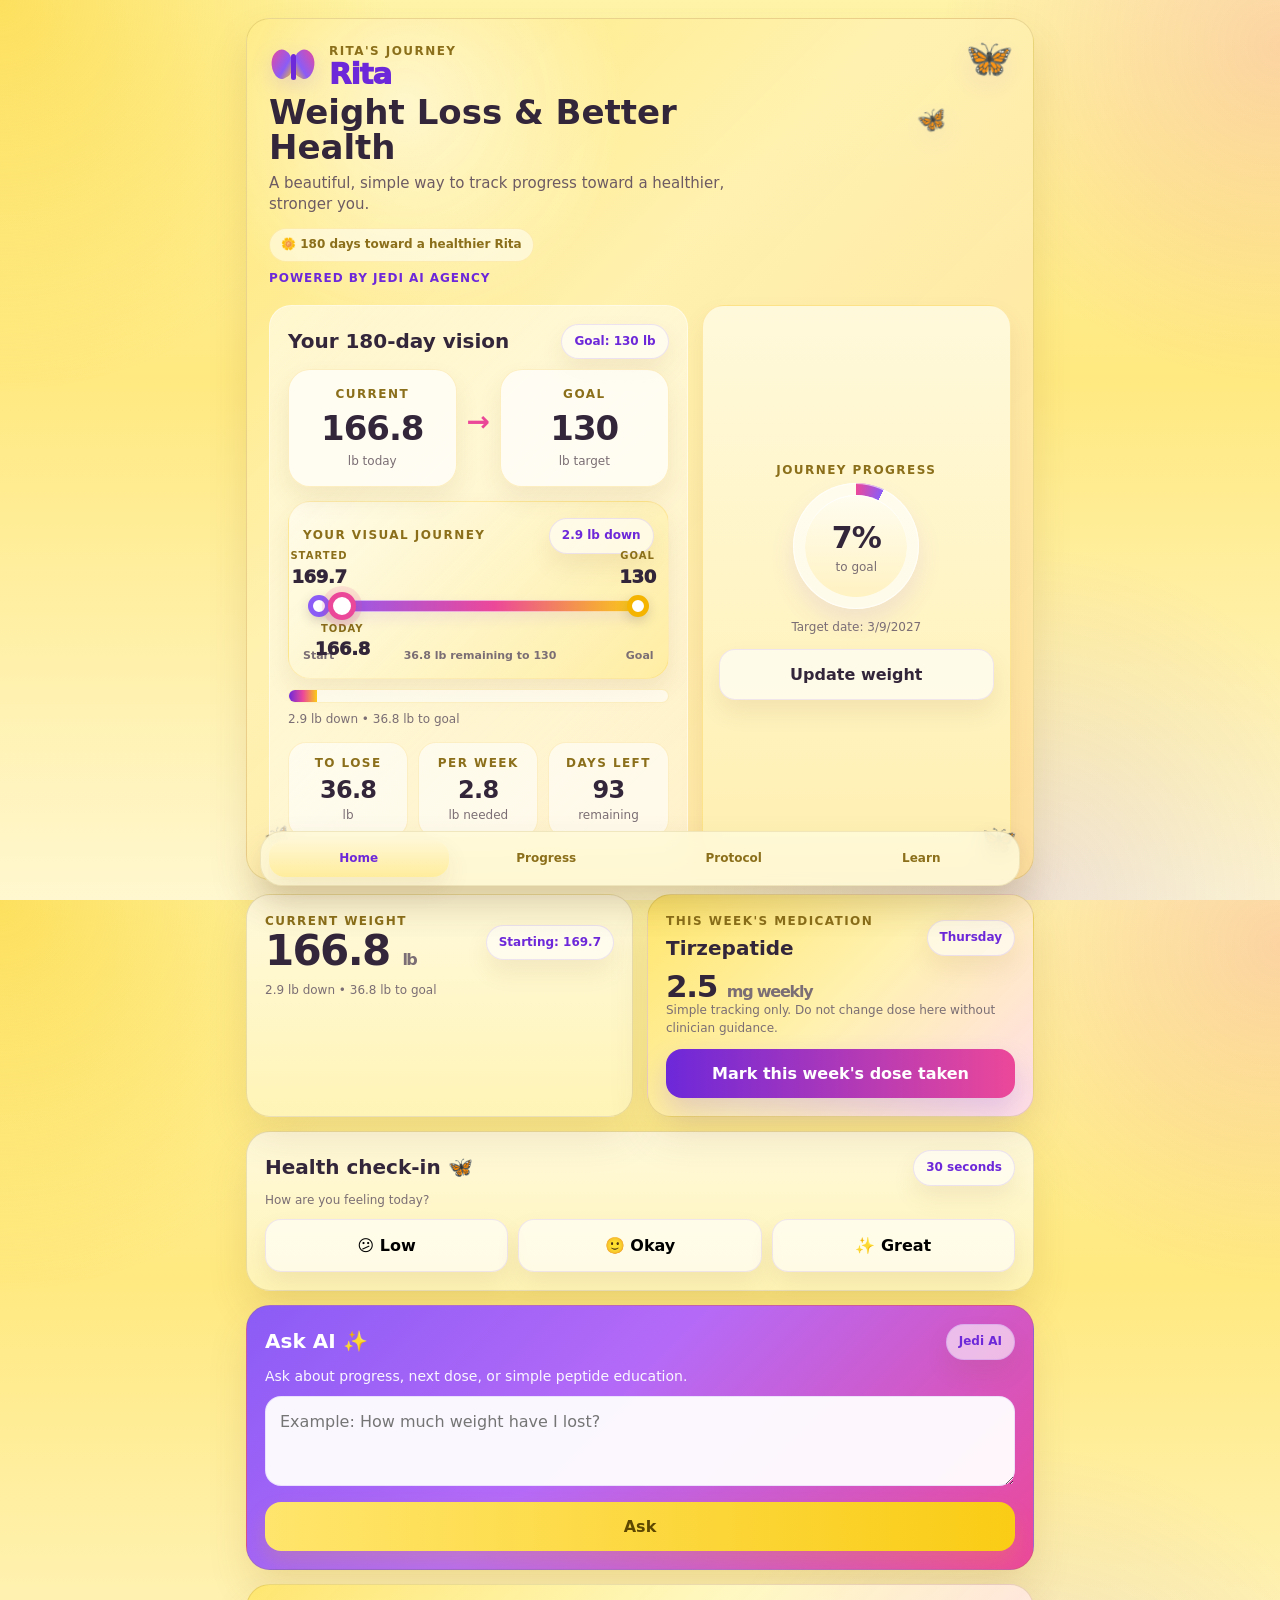
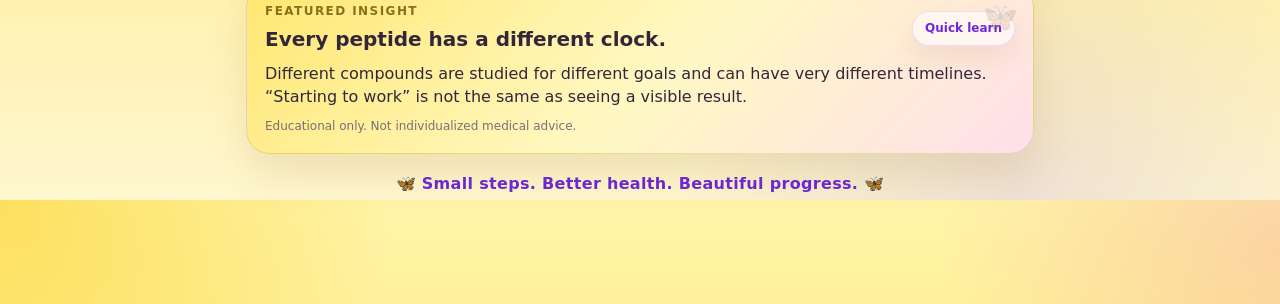
==== commit ae4fce7f: "Upgrade Rita tracker to 130 lb goal, 180 days, and Pep Mode progress comparisons" ====
--- a/rita-health/index.html
+++ b/rita-health/index.html
@@ -361,6 +361,49 @@
     display:flex;gap:8px;align-items:flex-start;margin-top:10px;
     font-size:11px;line-height:1.45;color:#786a72;
   }
+  .comparison-card{
+    background:linear-gradient(135deg,rgba(255,248,196,.98),rgba(255,255,255,.82) 56%,rgba(250,221,238,.90));
+    border:1px solid rgba(244,180,0,.20);
+    position:relative;overflow:hidden;
+  }
+  .comparison-card:after{content:"🦋";position:absolute;right:18px;top:14px;font-size:28px;opacity:.12;transform:rotate(12deg)}
+  .chart-legend{display:flex;flex-wrap:wrap;gap:8px;margin-top:12px}
+  .legend-chip{display:inline-flex;align-items:center;gap:7px;padding:7px 10px;border-radius:999px;background:rgba(255,255,255,.72);border:1px solid rgba(150,120,40,.14);font-size:11px;font-weight:900;color:#695d63}
+  .legend-line{width:22px;height:4px;border-radius:999px;display:inline-block}
+  .legend-actual{background:linear-gradient(90deg,#8b5cf6,#ec4899)}
+  .legend-goal{background:#ec4899}
+  .legend-traditional{background:#8b5cf6}
+  .legend-healthy{background:#f4b400}
+  .comparison-note{margin-top:10px;padding:10px 12px;border-radius:14px;background:rgba(255,255,255,.55);font-size:11px;color:var(--muted);font-weight:750}
+  .endgame-card{margin-top:14px;border-radius:20px;padding:14px;background:linear-gradient(135deg,rgba(255,255,255,.72),rgba(255,245,199,.92));border:1px solid rgba(244,180,0,.18);box-shadow:var(--shadow-soft)}
+  .endgame-header{display:flex;justify-content:space-between;align-items:center;gap:10px}
+  .endgame-rail{position:relative;height:10px;margin:18px 6px 12px;border-radius:999px;background:linear-gradient(90deg,rgba(139,92,246,.18),rgba(236,72,153,.18),rgba(250,204,21,.24));border:1px solid rgba(244,180,0,.18);overflow:visible}
+  .endgame-fill{position:absolute;left:0;top:0;bottom:0;width:0%;border-radius:999px;background:linear-gradient(90deg,var(--purple-dark),var(--pink),var(--yellow))}
+  .endgame-current{position:absolute;top:50%;transform:translate(-50%,-50%);width:20px;height:20px;border-radius:50%;background:#fff;border:5px solid var(--pink);box-shadow:0 5px 14px rgba(51,38,58,.18)}
+  .endgame-finish{position:absolute;right:-2px;top:50%;transform:translateY(-50%);width:4px;height:34px;border-radius:2px;background:#7b6e74}
+  .endgame-flag{position:absolute;right:-3px;top:-16px;font-size:18px;transform:translateX(100%)}
+  .endgame-notes{display:grid;grid-template-columns:1fr auto;gap:10px;align-items:end}
+  .endgame-big{font-size:26px;font-weight:950;letter-spacing:-.03em;color:var(--purple-dark)}
+  .endgame-big small{font-size:13px;color:var(--muted);font-weight:800;letter-spacing:0}
+  .endgame-date{text-align:right}
+  .endgame-date .d1{font-size:12px;font-weight:900;letter-spacing:.08em;text-transform:uppercase;color:#8a747d}
+  .endgame-date .d2{font-size:18px;font-weight:950;color:var(--ink);margin-top:2px}
+  .pace-grid{display:grid;grid-template-columns:1fr 1fr;gap:12px;margin-top:14px}
+  .pace-card{border-radius:20px;padding:15px;background:linear-gradient(135deg,rgba(255,255,255,.70),rgba(255,245,199,.95));border:1px solid rgba(244,180,0,.18);box-shadow:var(--shadow-soft)}
+  .pace-status{display:inline-flex;align-items:center;gap:7px;margin-top:8px;padding:8px 11px;border-radius:999px;font-size:12px;font-weight:950;background:#fff;border:1px solid rgba(139,92,246,.15)}
+  .pace-status.ahead{color:#7c3aed;background:#f7f1ff}.pace-status.onpace{color:#9a6a00;background:#fff7cd}.pace-status.behind{color:#b42365;background:#fff0f6}
+  .pace-number{font-size:30px;font-weight:950;letter-spacing:-.035em;margin-top:6px}.pace-number small{font-size:13px;color:var(--muted);font-weight:850;letter-spacing:0}
+  .milestone-card{margin-top:14px;border-radius:22px;padding:16px;background:linear-gradient(135deg,#fff4ac,#fff9df 55%,#f7d8ea);border:1px solid rgba(244,180,0,.20);box-shadow:var(--shadow-soft)}
+  .milestone-ladder{position:relative;margin-top:18px;padding:8px 4px 2px}
+  .milestone-line{position:absolute;left:7%;right:7%;top:33px;height:8px;border-radius:999px;background:rgba(255,255,255,.74);border:1px solid rgba(244,180,0,.20)}
+  .milestone-line-fill{position:absolute;left:7%;top:33px;height:8px;border-radius:999px;background:linear-gradient(90deg,var(--purple-dark),var(--pink),var(--yellow));width:0%}
+  .milestone-nodes{display:grid;grid-template-columns:repeat(4,1fr);position:relative;z-index:2}.milestone-node{text-align:center}
+  .milestone-dot{width:28px;height:28px;border-radius:50%;margin:12px auto 8px;display:grid;place-items:center;background:#fff;border:5px solid #e8d89a;box-shadow:0 6px 14px rgba(51,38,58,.12);font-size:10px;font-weight:950}
+  .milestone-node.done .milestone-dot{border-color:var(--purple);background:#fbf8ff;color:var(--purple-dark)}
+  .milestone-node.current .milestone-dot{border-color:var(--pink);background:#fff0f7;color:#b42365;transform:scale(1.12)}
+  .milestone-node.goal .milestone-dot{border-color:var(--yellow-deep);background:#fff9cc;color:#8a6500}
+  .milestone-weight{font-size:18px;font-weight:950}.milestone-copy{font-size:10px;color:var(--muted);font-weight:850;margin-top:2px}
+  @media (max-width:560px){.pace-grid{grid-template-columns:1fr}}
   .goal-path-card{
     background:linear-gradient(135deg,#fff9d7,#fff0b3 65%,#f9d9ea);
   }
@@ -465,14 +508,14 @@
       </div>
       <h1>Weight Loss & Better Health</h1>
       <div class="sub">A beautiful, simple way to track progress toward a healthier, stronger you.</div>
-      <div class="banner-kicker">🌼 150 days toward a healthier Rita</div>
+      <div class="banner-kicker">🌼 180 days toward a healthier Rita</div>
       <div class="brand">Powered by Jedi AI Agency</div>
 
       <div class="journey-visual">
         <div class="transform-card">
           <div class="row">
-            <h2>Your 150-day vision</h2>
-            <span class="pill">Goal: 140 lb</span>
+            <h2>Your 180-day vision</h2>
+            <span class="pill">Goal: 130 lb</span>
           </div>
           <div class="transform-line">
             <div class="weight-bubble">
@@ -483,7 +526,7 @@
             <div class="arrow">→</div>
             <div class="weight-bubble">
               <div class="label">Goal</div>
-              <div class="num">140</div>
+              <div class="num">130</div>
               <div class="tiny">lb target</div>
             </div>
           </div>
@@ -510,23 +553,23 @@
                 </div>
                 <div class="journey-label top" style="left:100%">
                   <span class="name">Goal</span>
-                  <span class="value">140</span>
+                  <span class="value">130</span>
                 </div>
               </div>
             </div>
             <div class="journey-caption">
               <span>Start</span>
-              <span id="journeyCaption">26.8 lb remaining to 140</span>
+              <span id="journeyCaption">36.8 lb remaining to 130</span>
               <span>Goal</span>
             </div>
           </div>
           <div class="progress-bar"><span id="goalBar"></span></div>
-          <div class="tiny" id="goalText" style="margin-top:8px">2.9 lb down • 26.8 lb to goal</div>
+          <div class="tiny" id="goalText" style="margin-top:8px">2.9 lb down • 36.8 lb to goal</div>
 
           <div class="mini-grid">
             <div class="mini-stat">
               <div class="label">To Lose</div>
-              <div class="big" id="lbsToGoal">26.8</div>
+              <div class="big" id="lbsToGoal">36.8</div>
               <div class="tiny">lb</div>
             </div>
             <div class="mini-stat">
@@ -624,11 +667,11 @@
   <section id="progress" class="screen">
     <div class="card momentum-hero">
       <div class="momentum-kicker">
-        <span class="pill">Week 1 momentum</span>
-        <span class="pill">Sep 10 → Sep 17</span>
+        <span class="pill">Early momentum</span>
+        <span class="pill">Sep 10 → Sep 19</span>
       </div>
       <div class="momentum-number">↓ <span id="weekLossBig">2.9</span> <small>lb</small></div>
-      <div class="momentum-copy" id="momentumCopy">A strong first-week move from 169.7 lb to 166.8 lb.</div>
+      <div class="momentum-copy" id="momentumCopy">A strong early move from 169.7 lb to 166.8 lb.</div>
       <div class="momentum-stats">
         <div class="momentum-stat">
           <div class="v" id="weekStartWeight">169.7</div>
@@ -636,10 +679,10 @@
         </div>
         <div class="momentum-stat">
           <div class="v" id="weekCurrentWeight">166.8</div>
-          <div class="k">This Week</div>
+          <div class="k">Current</div>
         </div>
         <div class="momentum-stat">
-          <div class="v" id="goalPercentStat">9.8%</div>
+          <div class="v" id="goalPercentStat">7.3%</div>
           <div class="k">Goal Complete</div>
         </div>
       </div>
@@ -662,11 +705,29 @@
       </div>
     </div>
 
+    <div class="card comparison-card section">
+      <div class="row">
+        <div>
+          <div class="section-title-wrap"><span class="section-butterfly">🦋</span><h2>Goal vs Healthy Weight-Loss Pace</h2></div>
+          <div class="tiny" style="margin-top:4px">Rita's goal line versus common gradual-loss benchmarks.</div>
+        </div>
+        <span class="pill">180 days</span>
+      </div>
+      <div class="chart-legend">
+        <span class="legend-chip"><span class="legend-line legend-actual"></span>Actual progress</span>
+        <span class="legend-chip"><span class="legend-line legend-goal"></span>Rita's 180-day goal</span>
+        <span class="legend-chip"><span class="legend-line legend-traditional"></span>Traditional 1 lb/week</span>
+        <span class="legend-chip"><span class="legend-line legend-healthy"></span>Healthy gradual 2 lb/week</span>
+      </div>
+      <div class="trend-chart-wrap" style="margin-top:6px"><svg id="comparisonChart" viewBox="0 0 700 300" aria-label="Rita goal versus gradual weight-loss pace chart"></svg></div>
+      <div class="comparison-note">The 1–2 lb/week lines are general educational benchmarks for gradual weight loss, not a personalized medical target. Individual pace can vary.</div>
+    </div>
+
     <div class="card goal-path-card section">
       <div class="row">
         <div>
-          <div class="label">150-day journey</div>
-          <h2 style="margin-top:4px">169.7 → 140 lb</h2>
+          <div class="label">180-day journey</div>
+          <h2 style="margin-top:4px">169.7 → 130 lb</h2>
         </div>
         <span class="pill" id="goalJourneyPill">2.9 lb down</span>
       </div>
@@ -677,9 +738,9 @@
       <div class="goal-path-labels">
         <span>Start 169.7</span>
         <span id="goalPathToday">Today 166.8</span>
-        <span>Goal 140</span>
-      </div>
-      <div class="tiny" id="pathSummary" style="margin-top:12px;font-weight:800;color:var(--purple-dark)">Goal: 140 lb in 150 days.</div>
+        <span>Goal 130</span>
+      </div>
+      <div class="tiny" id="pathSummary" style="margin-top:12px;font-weight:800;color:var(--purple-dark)">Goal: 130 lb in 150 days.</div>
     </div>
 
     <div class="card section">
@@ -696,7 +757,7 @@
         </div>
         <div>
           <div class="label">Goal weight</div>
-          <input id="goalInput" type="number" step="0.1" value="140" />
+          <input id="goalInput" type="number" step="0.1" value="130" />
         </div>
       </div>
       <button class="primary full" style="margin-top:12px" onclick="saveWeight()">Save next check-in</button>
@@ -753,12 +814,12 @@
 const defaultState = {
   startWeight:169.7,
   currentWeight:166.8,
-  goalWeight:140,
-  targetDays:150,
+  goalWeight:130,
+  targetDays:180,
   targetStart:'2026-09-10',
   weights:[
     {date:'2026-09-10', weight:169.7},
-    {date:'2026-09-17', weight:166.8}
+    {date:'2026-09-19', weight:166.8}
   ],
   doses:[],
   health:[]
@@ -906,9 +967,29 @@
     ${pts.length>1 ? `
       <g transform="translate(${midX},${midY})">
         <rect x="-64" y="-18" width="128" height="34" rx="17" fill="#fff" stroke="#f3c1dc"/>
-        <text x="0" y="5" text-anchor="middle" font-size="13" font-weight="950" fill="#ec4899">↓ ${diff.toFixed(1)} lb in 1 week</text>
+        <text x="0" y="5" text-anchor="middle" font-size="13" font-weight="950" fill="#ec4899">↓ ${diff.toFixed(1)} lb since start</text>
       </g>` : ''}
   `;
+}
+
+function drawComparisonChart(){
+  const svg=document.getElementById('comparisonChart'); if(!svg) return;
+  const sw=state.startWeight, gw=state.goalWeight, td=state.targetDays||180;
+  const L=72,R=660,T=34,B=234,minW=Math.min(gw-2,sw-(2*td/7)-2),maxW=sw+3;
+  const xd=d=>L+((R-L)*Math.max(0,Math.min(td,d))/td);
+  const yw=w=>B-((B-T)*((w-minW)/(maxW-minW||1)));
+  const goalPath=`M ${xd(0)} ${yw(sw)} L ${xd(td)} ${yw(gw)}`;
+  const tradEnd=Math.max(gw,sw-td/7);
+  const tradPath=`M ${xd(0)} ${yw(sw)} L ${xd(td)} ${yw(tradEnd)}`;
+  const d2=Math.min(td,((sw-gw)/2)*7);
+  const healthyPath=`M ${xd(0)} ${yw(sw)} L ${xd(d2)} ${yw(gw)}`+(d2<td?` L ${xd(td)} ${yw(gw)}`:'');
+  const sd=new Date((state.targetStart||state.weights[0]?.date)+'T12:00:00');
+  const actual=state.weights.slice().sort((a,b)=>a.date.localeCompare(b.date)).map(p=>({day:Math.max(0,Math.round((new Date(p.date+'T12:00:00')-sd)/(86400000))),weight:p.weight})).filter(p=>p.day<=td);
+  const ap=actual.length?actual.map((p,i)=>(i?'L':'M')+xd(p.day)+' '+yw(p.weight)).join(' '):'';
+  let grid=''; for(let i=0;i<=5;i++){const val=maxW-((maxW-minW)*i/5),yy=T+((B-T)*i/5);grid+=`<line x1="${L}" y1="${yy}" x2="${R}" y2="${yy}" stroke="#e9dca0" stroke-width="1" opacity=".58"/><text x="${L-10}" y="${yy+4}" text-anchor="end" font-size="11" font-weight="800" fill="#8a747d">${val.toFixed(0)}</text>`;}
+  [0,30,60,90,120,150,180].forEach(d=>{const xx=xd(d);grid+=`<line x1="${xx}" y1="${T}" x2="${xx}" y2="${B}" stroke="#f0e5b4" stroke-width="1" opacity=".45"/><text x="${xx}" y="${B+28}" text-anchor="middle" font-size="10" font-weight="850" fill="#7b6e74">${d===0?'Start':d+'d'}</text>`;});
+  const pts=actual.map((p,i)=>`<circle cx="${xd(p.day)}" cy="${yw(p.weight)}" r="${i===actual.length-1?8:6}" fill="#fff" stroke="${i===actual.length-1?'#ec4899':'#8b5cf6'}" stroke-width="4"/>${i===actual.length-1?`<text x="${xd(p.day)+10}" y="${yw(p.weight)-12}" font-size="12" font-weight="950" fill="#33263a">${p.weight.toFixed(1)}</text>`:''}`).join('');
+  svg.innerHTML=`${grid}<path d="${goalPath}" fill="none" stroke="#ec4899" stroke-width="5" stroke-linecap="round"/><path d="${tradPath}" fill="none" stroke="#8b5cf6" stroke-width="4" stroke-dasharray="10 8"/><path d="${healthyPath}" fill="none" stroke="#f4b400" stroke-width="4" stroke-dasharray="4 8"/>${ap?`<path d="${ap}" fill="none" stroke="#33263a" stroke-width="7" stroke-linecap="round" stroke-linejoin="round"/>`:''}${pts}<text x="${R-4}" y="${yw(gw)-10}" text-anchor="end" font-size="11" font-weight="950" fill="#b42365">Rita goal: ${gw.toFixed(0)}</text><text x="${R-4}" y="${yw(tradEnd)-8}" text-anchor="end" font-size="11" font-weight="950" fill="#6d28d9">1 lb/wk ≈ ${tradEnd.toFixed(0)}</text>`;
 }
 
 function render(){
@@ -922,11 +1003,11 @@
 
   const startDate = new Date(state.targetStart || new Date().toISOString().slice(0,10));
   const endDate = new Date(startDate);
-  endDate.setDate(endDate.getDate() + (state.targetDays || 150));
+  endDate.setDate(endDate.getDate() + (state.targetDays || 180));
   const today = new Date();
   const msPerDay = 1000 * 60 * 60 * 24;
   const elapsed = Math.max(0, Math.floor((today - startDate)/msPerDay));
-  const targetDays = state.targetDays || 150;
+  const targetDays = state.targetDays || 180;
   const remainingDays = Math.max(0, targetDays - elapsed);
   const weeklyNeeded = remainingDays > 0 ? remain / (remainingDays/7) : 0;
 
@@ -947,28 +1028,28 @@
   document.getElementById('currentLabel').style.left = journeyPct + '%';
   document.getElementById('journeyCurrentValue').textContent = current.toFixed(1);
   document.getElementById('journeyLostPill').textContent = `${lost.toFixed(1)} lb down`;
-  document.getElementById('journeyCaption').textContent = `${remain.toFixed(1)} lb remaining to 140`;
+  document.getElementById('journeyCaption').textContent = `${remain.toFixed(1)} lb remaining to 130`;
   document.getElementById('pathSummary').textContent =
     `Goal: ${goal.toFixed(1)} lb in ${targetDays} days • ${(start-goal).toFixed(1)} lb total target • ${weeklyNeeded.toFixed(1)} lb/week needed from today`;
 
-  const orderedWeights = state.weights.slice().sort((a,b)=>a.date.localeCompare(b.date));
-  const firstCheck = orderedWeights[0] || {weight:start,date:state.targetStart};
-  const latestCheck = orderedWeights[orderedWeights.length-1] || {weight:current,date:new Date().toISOString().slice(0,10)};
-  const weekLoss = firstCheck.weight - latestCheck.weight;
+  const progressWeights = state.weights.slice().sort((a,b)=>a.date.localeCompare(b.date));
+  const firstCheckProgress = progressWeights[0] || {weight:start,date:state.targetStart};
+  const latestCheckProgress = progressWeights[progressWeights.length-1] || {weight:current,date:new Date().toISOString().slice(0,10)};
+  const weekLoss = firstCheckProgress.weight - latestCheckProgress.weight;
   const goalPctExact = totalNeeded > 0 ? (lost/totalNeeded)*100 : 0;
 
   const weekLossBig = document.getElementById('weekLossBig');
   if(weekLossBig) weekLossBig.textContent = Math.max(0,weekLoss).toFixed(1);
   const weekStartWeight = document.getElementById('weekStartWeight');
-  if(weekStartWeight) weekStartWeight.textContent = firstCheck.weight.toFixed(1);
+  if(weekStartWeight) weekStartWeight.textContent = firstCheckProgress.weight.toFixed(1);
   const weekCurrentWeight = document.getElementById('weekCurrentWeight');
-  if(weekCurrentWeight) weekCurrentWeight.textContent = latestCheck.weight.toFixed(1);
+  if(weekCurrentWeight) weekCurrentWeight.textContent = latestCheckProgress.weight.toFixed(1);
   const goalPercentStat = document.getElementById('goalPercentStat');
   if(goalPercentStat) goalPercentStat.textContent = `${Math.max(0,goalPctExact).toFixed(1)}%`;
   const trendDelta = document.getElementById('trendDelta');
-  if(trendDelta) trendDelta.textContent = `↓ ${Math.max(0,weekLoss).toFixed(1)} lb this week`;
+  if(trendDelta) trendDelta.textContent = `↓ ${Math.max(0,weekLoss).toFixed(1)} lb since start`;
   const momentumCopy = document.getElementById('momentumCopy');
-  if(momentumCopy) momentumCopy.textContent = `A strong first-week move from ${firstCheck.weight.toFixed(1)} lb to ${latestCheck.weight.toFixed(1)} lb.`;
+  if(momentumCopy) momentumCopy.textContent = `A strong early move from ${firstCheckProgress.weight.toFixed(1)} lb to ${latestCheckProgress.weight.toFixed(1)} lb.`;
   const goalJourneyPill = document.getElementById('goalJourneyPill');
   if(goalJourneyPill) goalJourneyPill.textContent = `${lost.toFixed(1)} lb down`;
   const goalPathToday = document.getElementById('goalPathToday');
@@ -977,6 +1058,26 @@
   if(goalPathFill) goalPathFill.style.width = `${progressPct}%`;
   const goalPathDot = document.getElementById('goalPathDot');
   if(goalPathDot) goalPathDot.style.left = `${Math.max(2,Math.min(98,progressPct))}%`;
+
+  const orderedWeights = state.weights.slice().sort((a,b)=>a.date.localeCompare(b.date));
+  const firstCheck = orderedWeights[0] || {weight:start,date:state.targetStart};
+  const latestCheck = orderedWeights[orderedWeights.length-1] || {weight:current,date:new Date().toISOString().slice(0,10)};
+  const elapsedCheckDays = orderedWeights.length>1 ? Math.max(1,Math.round((new Date(latestCheck.date+'T12:00:00')-new Date(firstCheck.date+'T12:00:00'))/msPerDay)) : 0;
+  const actualWeeklyPace = elapsedCheckDays>0 ? Math.max(0,(firstCheck.weight-latestCheck.weight)/(elapsedCheckDays/7)) : 0;
+  const requiredWeeklyPace = remainingDays>0 ? remain/(remainingDays/7) : 0;
+  const aw=document.getElementById('actualWeeklyPace'); if(aw) aw.textContent=actualWeeklyPace.toFixed(1);
+  const rw=document.getElementById('requiredWeeklyPace'); if(rw) rw.textContent=requiredWeeklyPace.toFixed(1)+' lb/week';
+  let projectedDate=null; if(actualWeeklyPace>0&&remain>0){projectedDate=new Date(latestCheck.date+'T12:00:00');projectedDate.setDate(projectedDate.getDate()+Math.ceil((remain/actualWeeklyPace)*7));}
+  const pfd=document.getElementById('projectedFinishDate'); if(pfd) pfd.textContent=projectedDate?projectedDate.toLocaleDateString(undefined,{month:'short',day:'numeric',year:'numeric'}):'Need more data';
+  const pfc=document.getElementById('projectedFinishCopy'); if(pfc) pfc.textContent=projectedDate?`Current trend projects the ${goal.toFixed(0)} lb mark around this date.`:'Add another check-in to calculate a projected finish pace.';
+  const ps=document.getElementById('paceStatus'); if(ps){ps.classList.remove('ahead','onpace','behind');if(actualWeeklyPace<=0){ps.textContent='🦋 Building your trend';ps.classList.add('onpace')}else if(actualWeeklyPace>=requiredWeeklyPace*1.10){ps.textContent='✨ Ahead of goal pace';ps.classList.add('ahead')}else if(actualWeeklyPace>=requiredWeeklyPace*.90){ps.textContent='💛 On goal pace';ps.classList.add('onpace')}else{ps.textContent='🌸 Below current goal pace';ps.classList.add('behind')}}
+  const ef=document.getElementById('endgameFill'); if(ef) ef.style.width=progressPct+'%';
+  const ec=document.getElementById('endgameCurrent'); if(ec) ec.style.left=Math.max(2,Math.min(98,progressPct))+'%';
+  const er=document.getElementById('endgameRemain'); if(er) er.textContent=remain.toFixed(1)+' lb to go';
+  const ed=document.getElementById('endgameDate'); if(ed) ed.textContent=endDate.toLocaleDateString(undefined,{month:'short',day:'numeric',year:'numeric'});
+  const milestoneProgress=Math.max(0,Math.min(100,((170-current)/(170-130))*100)); const mf=document.getElementById('milestoneLineFill'); if(mf) mf.style.width=(milestoneProgress*.86)+'%';
+  [{id:'mile170',weight:170},{id:'mile155',weight:155},{id:'mile140',weight:140},{id:'mile130',weight:130}].forEach(m=>{const el=document.getElementById(m.id);if(el){el.classList.remove('done','current');if(current<=m.weight)el.classList.add('done')}});
+  let cmid=current<=140?'mile130':current<=155?'mile140':'mile155'; const cm=document.getElementById(cmid); if(cm) cm.classList.add('current');
 
   document.getElementById('weightInput').value = current.toFixed(1);
   document.getElementById('goalInput').value = goal.toFixed(1);
@@ -1010,6 +1111,7 @@
   takenBtn.style.opacity = takenToday ? '.85' : '1';
 
   drawChart();
+  drawComparisonChart();
 }
 
 render();
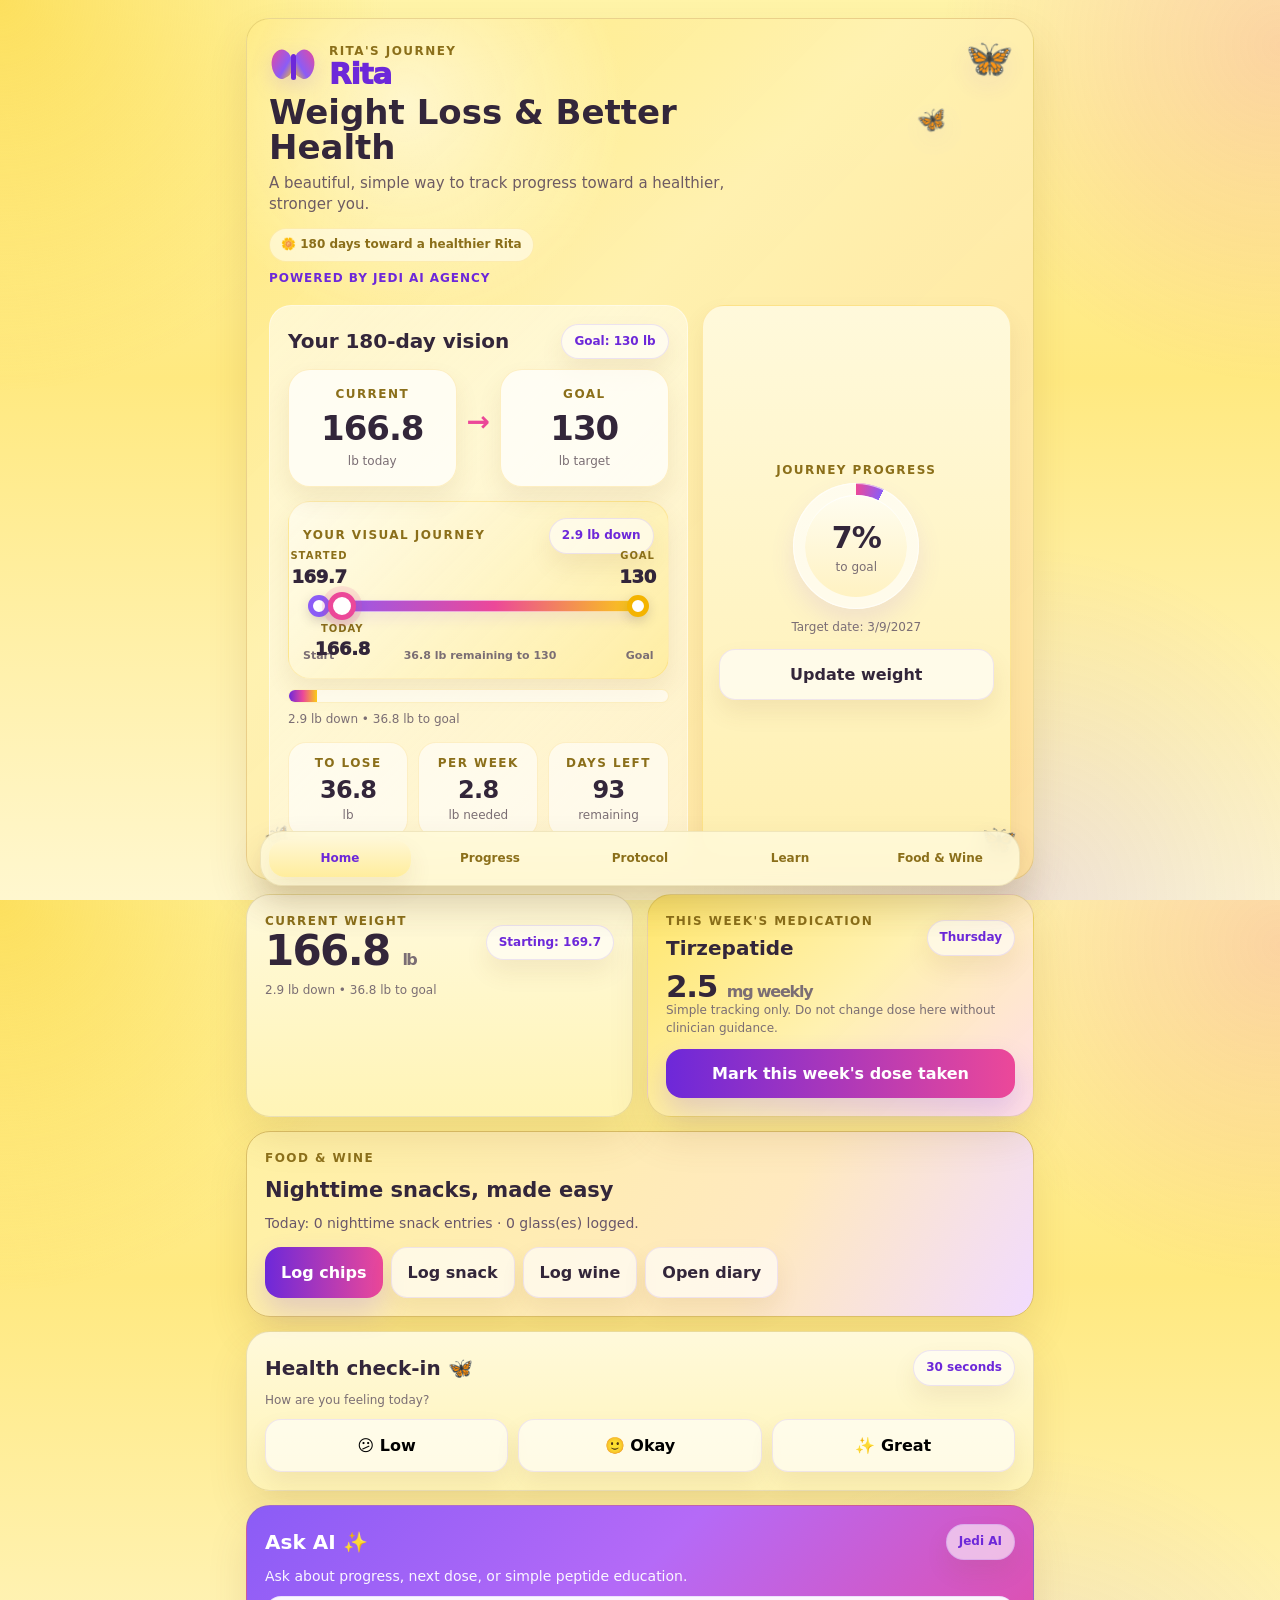
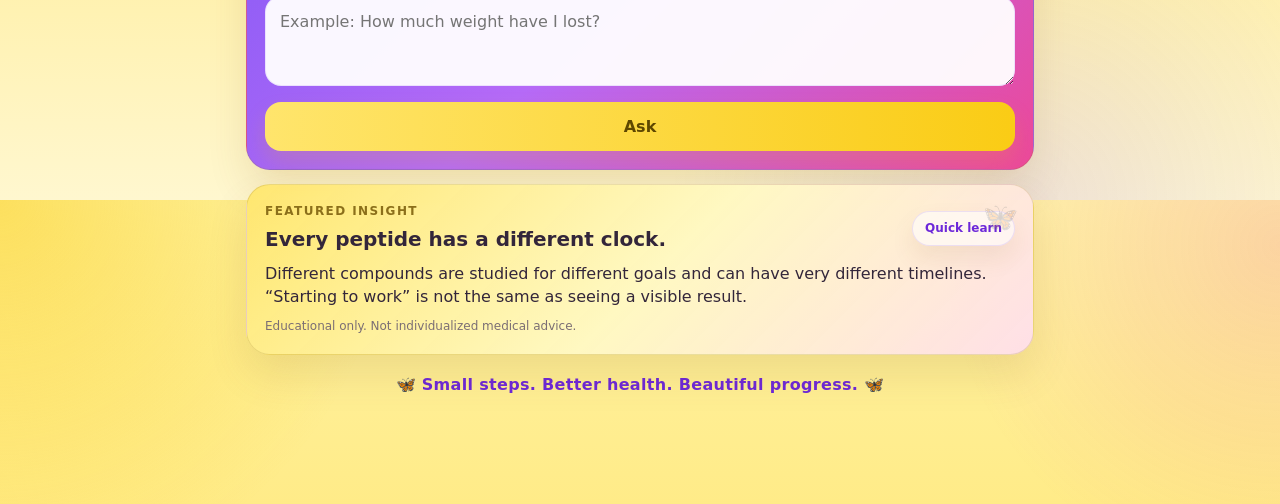
==== commit eb2fa04c: "Attach tested Rita food and wine diary; preserve existing tracker" ====
--- a/rita-health/index.html
+++ b/rita-health/index.html
@@ -740,7 +740,61 @@
         <span id="goalPathToday">Today 166.8</span>
         <span>Goal 130</span>
       </div>
-      <div class="tiny" id="pathSummary" style="margin-top:12px;font-weight:800;color:var(--purple-dark)">Goal: 130 lb in 150 days.</div>
+      <div class="endgame-card">
+        <div class="endgame-header">
+          <div><div class="label">End game line</div><h2 style="margin-top:4px">Finish at 130 lb</h2></div>
+          <span class="pill">180-day target</span>
+        </div>
+        <div class="endgame-rail">
+          <div class="endgame-fill" id="endgameFill"></div>
+          <div class="endgame-current" id="endgameCurrent" style="left:7.3%"></div>
+          <div class="endgame-finish"></div>
+          <div class="endgame-flag">🏁</div>
+        </div>
+        <div class="endgame-notes">
+          <div>
+            <div class="endgame-big">130 <small>lb target goal</small></div>
+            <div class="tiny" id="endgameRemain">36.8 lb to go</div>
+          </div>
+          <div class="endgame-date">
+            <div class="d1">Target date</div>
+            <div class="d2" id="endgameDate">--</div>
+          </div>
+        </div>
+      </div>
+      <div class="tiny" id="pathSummary" style="margin-top:12px;font-weight:800;color:var(--purple-dark)">Goal: 130 lb in 180 days.</div>
+
+      <div class="pace-grid">
+        <div class="pace-card">
+          <div class="label">Projected finish pace</div>
+          <div class="pace-number" id="projectedFinishDate">--</div>
+          <div class="tiny" id="projectedFinishCopy">Based on your current average pace.</div>
+          <div class="pace-status ahead" id="paceStatus">✨ Calculating pace</div>
+        </div>
+        <div class="pace-card">
+          <div class="label">Average pace</div>
+          <div class="pace-number"><span id="actualWeeklyPace">0.0</span> <small>lb/week</small></div>
+          <div class="tiny">Goal pace needed: <strong id="requiredWeeklyPace">0.0 lb/week</strong></div>
+          <div class="tiny" style="margin-top:7px">Weight loss rarely moves in a straight line — use this as a trend, not a promise.</div>
+        </div>
+      </div>
+
+      <div class="milestone-card">
+        <div class="row">
+          <div><div class="label">Milestone ladder</div><h2 style="margin-top:4px">170 → 155 → 140 → 130</h2></div>
+          <span class="pill">Visual wins</span>
+        </div>
+        <div class="milestone-ladder">
+          <div class="milestone-line"></div>
+          <div class="milestone-line-fill" id="milestoneLineFill"></div>
+          <div class="milestone-nodes">
+            <div class="milestone-node done" id="mile170"><div class="milestone-dot">✓</div><div class="milestone-weight">170</div><div class="milestone-copy">Start</div></div>
+            <div class="milestone-node" id="mile155"><div class="milestone-dot">2</div><div class="milestone-weight">155</div><div class="milestone-copy">Next win</div></div>
+            <div class="milestone-node" id="mile140"><div class="milestone-dot">3</div><div class="milestone-weight">140</div><div class="milestone-copy">Major milestone</div></div>
+            <div class="milestone-node goal" id="mile130"><div class="milestone-dot">🏁</div><div class="milestone-weight">130</div><div class="milestone-copy">Goal</div></div>
+          </div>
+        </div>
+      </div>
     </div>
 
     <div class="card section">
@@ -810,7 +864,7 @@
 </div>
 
 <script>
-const SKEY='rita-health-v3';
+const SKEY='rita-health-v4';
 const defaultState = {
   startWeight:169.7,
   currentWeight:166.8,
@@ -1116,5 +1170,6 @@
 
 render();
 </script>
+<script src="food-wine.js?v=1.0.0"></script>
 </body>
 </html>
